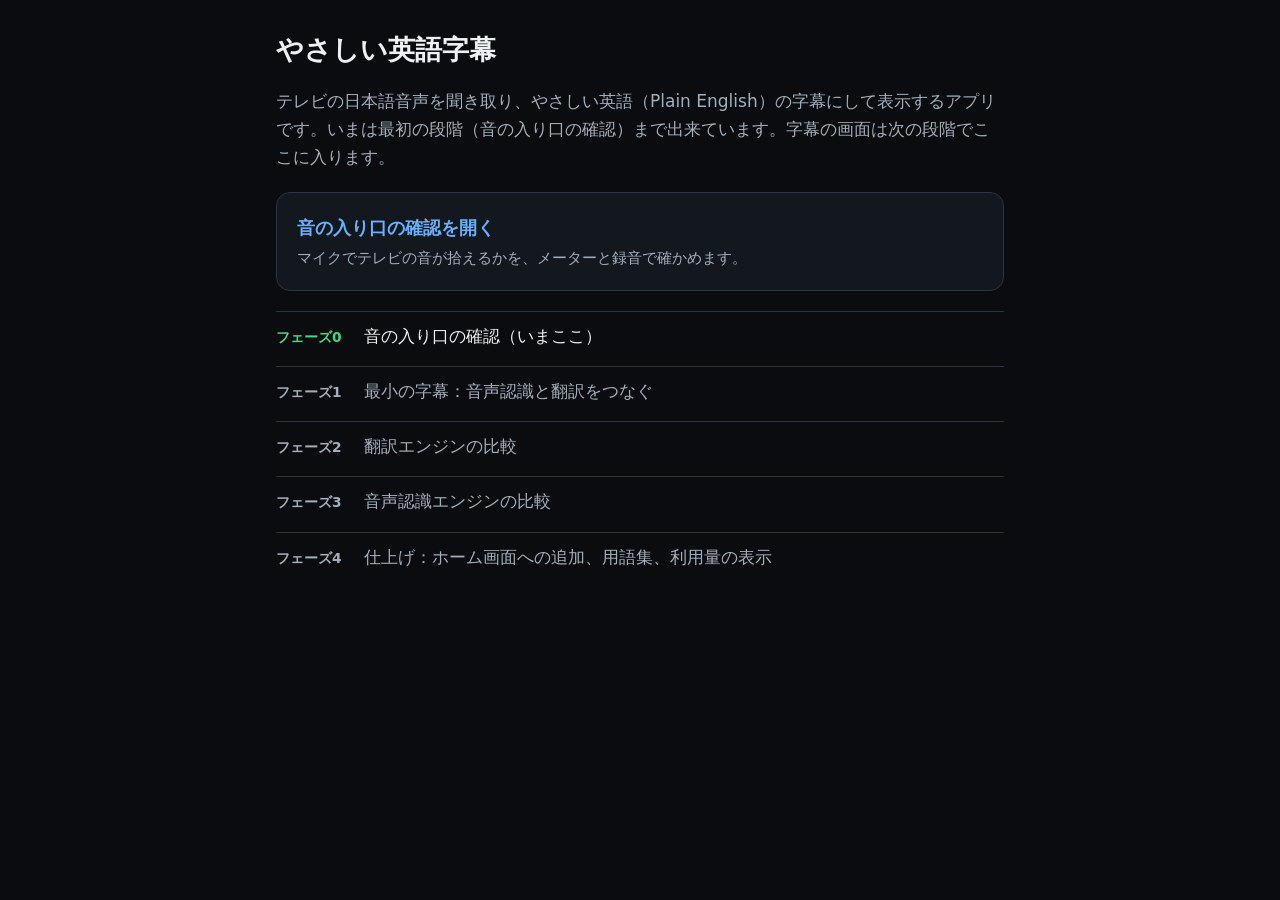
==== index.html @ 7e1a09d6 "フェーズ0：音の入り口の確認ページを追加 入力の選択、レベルメーター（音割れの警告つき）、10秒録音と再生、 端末内に保存する比較用の録音、有線（USB）入力の確認を備えた 確認ページと、今後のフェー" ====
<!doctype html>
<html lang="ja">
<head>
  <meta charset="utf-8">
  <meta name="viewport" content="width=device-width, initial-scale=1">
  <meta name="theme-color" content="#0a0c0f">
  <meta name="robots" content="noindex">
  <title>やさしい英語字幕</title>
  <link rel="icon" href="data:,">
  <link rel="stylesheet" href="css/style.css">
</head>
<body>
  <main class="home">
    <h1>やさしい英語字幕</h1>
    <p class="lead">テレビの日本語音声を聞き取り、やさしい英語（Plain English）の字幕にして表示するアプリです。いまは最初の段階（音の入り口の確認）まで出来ています。字幕の画面は次の段階でここに入ります。</p>

    <a class="tile" href="check.html">
      <b>音の入り口の確認を開く</b>
      <span>マイクでテレビの音が拾えるかを、メーターと録音で確かめます。</span>
    </a>

    <ol class="phases">
      <li data-done><span class="tag">フェーズ0</span><span>音の入り口の確認（いまここ）</span></li>
      <li><span class="tag">フェーズ1</span><span>最小の字幕：音声認識と翻訳をつなぐ</span></li>
      <li><span class="tag">フェーズ2</span><span>翻訳エンジンの比較</span></li>
      <li><span class="tag">フェーズ3</span><span>音声認識エンジンの比較</span></li>
      <li><span class="tag">フェーズ4</span><span>仕上げ：ホーム画面への追加、用語集、利用量の表示</span></li>
    </ol>
  </main>
</body>
</html>
---- css/style.css ----
/* やさしい英語字幕：共通の見た目。黒い背景で、タブレットの指で押しやすい大きさにしている。 */

:root {
  --bg: #0a0c0f;
  --panel: #13181e;
  --panel-2: #1b222b;
  --line: #2b343f;
  --text: #edf1f5;
  --muted: #a3afbc;
  --accent: #6ab0ff;
  --accent-ink: #04182e;
  --ok: #3ddc84;
  --warn: #ffd166;
  --bad: #ff6b6b;
  --bad-ink: #2b0707;
  --radius: 14px;
  --tap: 52px; /* 指で押す部品の最小の高さ */
}

*,
*::before,
*::after {
  box-sizing: border-box;
}

[hidden] {
  display: none !important;
}

html {
  color-scheme: dark;
  -webkit-text-size-adjust: 100%;
}

body {
  margin: 0;
  background: var(--bg);
  color: var(--text);
  font-family: system-ui, -apple-system, "Segoe UI", "Noto Sans JP", "Hiragino Sans", "Yu Gothic UI", Meiryo, sans-serif;
  font-size: 17px;
  line-height: 1.65;
}

h1,
h2,
h3,
p,
ul,
ol {
  margin: 0;
}

a {
  color: var(--accent);
}

.sr-only {
  position: absolute;
  width: 1px;
  height: 1px;
  overflow: hidden;
  clip-path: inset(50%);
  white-space: nowrap;
}

/* ---- いちばん上の見出し ---- */

.top {
  display: flex;
  align-items: center;
  gap: 14px;
  max-width: 1200px;
  margin: 0 auto;
  padding: 12px 16px;
}

.top h1 {
  flex: 1;
  font-size: 1.25rem;
  font-weight: 700;
  line-height: 1.3;
}

.top-back {
  display: inline-flex;
  align-items: center;
  min-height: 40px;
  padding: 0 12px;
  border: 1px solid var(--line);
  border-radius: 10px;
  color: var(--muted);
  font-size: 0.9rem;
  text-decoration: none;
}

.pill {
  flex: none;
  padding: 4px 12px;
  border: 1px solid var(--line);
  border-radius: 999px;
  color: var(--muted);
  font-size: 0.86rem;
  font-weight: 600;
  white-space: nowrap;
}

.pill[data-state="live"] {
  border-color: transparent;
  background: var(--ok);
  color: #052814;
}

.pill[data-state="replay"] {
  border-color: transparent;
  background: var(--accent);
  color: var(--accent-ink);
}

.pill[data-state="starting"] {
  color: var(--text);
}

/* ---- 上に貼り付く帯（開始ボタンとレベルメーター） ---- */

.meterbar {
  position: sticky;
  top: 0;
  z-index: 10;
  border-block: 1px solid var(--line);
  background: rgba(10, 12, 15, 0.94);
  backdrop-filter: blur(8px);
}

.meterbar-in {
  display: grid;
  grid-template-columns: auto minmax(0, 1fr);
  gap: 18px;
  align-items: center;
  max-width: 1200px;
  margin: 0 auto;
  padding: 12px 16px;
}

.meter {
  position: relative;
  height: 30px;
  overflow: hidden;
  border-radius: 8px;
  /* 左から：緑（〜-12dB）、黄（〜-3dB）、赤（〜0dB） */
  background: linear-gradient(90deg, var(--ok) 0 80%, var(--warn) 80% 95%, var(--bad) 95% 100%);
}

.meter-cover {
  position: absolute;
  inset: 0;
  background: #222932;
}

.meter-peak {
  position: absolute;
  top: 0;
  bottom: 0;
  left: 0;
  width: 3px;
  margin-left: -2px;
  background: #fff;
  opacity: 0;
}

.meter-scale {
  position: relative;
  height: 24px;
  color: var(--muted);
  font-size: 0.72rem;
  font-variant-numeric: tabular-nums;
  line-height: 1;
}

.meter-scale span {
  position: absolute;
  top: 0;
  transform: translateX(-50%);
  white-space: nowrap;
}

.meter-scale span::before {
  content: "";
  display: block;
  width: 1px;
  height: 6px;
  margin: 0 auto 3px;
  background: var(--muted);
}

.meter-scale span:first-child {
  transform: none;
}

.meter-scale span:first-child::before {
  margin-left: 0;
}

.meter-scale span:last-child {
  transform: translateX(-100%);
}

.meter-scale span:last-child::before {
  margin-right: 0;
}

.meter-text {
  display: flex;
  flex-wrap: wrap;
  align-items: center;
  gap: 4px 12px;
  min-height: 1.65em;
  font-size: 0.92rem;
}

.meter-read {
  font-variant-numeric: tabular-nums;
  font-weight: 600;
}

.advice {
  color: var(--muted);
}

.advice[data-state="good"] {
  color: var(--ok);
}

.advice[data-state="low"],
.advice[data-state="hot"],
.advice[data-state="silent"] {
  color: var(--warn);
}

.advice[data-state="clip"] {
  color: var(--bad);
}

.badge {
  padding: 1px 10px;
  border-radius: 999px;
  font-size: 0.8rem;
  font-weight: 700;
}

.badge-bad {
  background: var(--bad);
  color: var(--bad-ink);
}

/* ---- お知らせ（エラーなど） ---- */

.alert-wrap {
  max-width: 1200px;
  margin: 0 auto;
  padding: 0 16px;
}

.alert {
  margin-top: 16px;
  padding: 12px 16px;
  border: 1px solid var(--bad);
  border-radius: var(--radius);
  background: rgba(255, 107, 107, 0.12);
}

/* ---- カードの並び ---- */

.cols {
  display: grid;
  grid-template-columns: minmax(0, 1fr) minmax(0, 1fr);
  gap: 16px;
  align-items: start;
  max-width: 1200px;
  margin: 0 auto;
  padding: 16px 16px 48px;
}

.col {
  display: grid;
  gap: 16px;
  min-width: 0;
}

.card {
  display: grid;
  gap: 14px;
  min-width: 0;
  padding: 20px;
  border: 1px solid var(--line);
  border-radius: var(--radius);
  background: var(--panel);
}

.card h2 {
  display: flex;
  align-items: center;
  gap: 10px;
  font-size: 1.12rem;
  line-height: 1.35;
}

.card h3 {
  margin-top: 6px;
  font-size: 1rem;
}

.num {
  display: inline-grid;
  flex: none;
  place-items: center;
  width: 28px;
  height: 28px;
  border-radius: 50%;
  background: var(--panel-2);
  border: 1px solid var(--line);
  color: var(--muted);
  font-size: 0.9rem;
  font-variant-numeric: tabular-nums;
}

.hint {
  color: var(--muted);
  font-size: 0.88rem;
  line-height: 1.55;
}

.hint:empty {
  display: none;
}

.empty {
  padding: 14px;
  border: 1px dashed var(--line);
  border-radius: 12px;
  color: var(--muted);
  text-align: center;
}

/* ---- 入力部品 ---- */

.plain {
  display: grid;
  gap: 18px;
  min-width: 0;
  margin: 0;
  padding: 0;
  border: 0;
}

.plain:disabled {
  opacity: 0.55;
}

.field {
  display: grid;
  gap: 8px;
  min-width: 0;
}

.label {
  color: var(--muted);
  font-size: 0.86rem;
  font-weight: 600;
}

.row {
  display: flex;
  align-items: center;
  gap: 12px;
  min-width: 0;
}

.row.wrap {
  flex-wrap: wrap;
}

.grow {
  flex: 1 1 200px;
  min-width: 0;
}

.stack {
  display: grid;
  gap: 6px;
  min-width: 0;
}

.btn {
  display: inline-flex;
  align-items: center;
  justify-content: center;
  flex: none;
  min-height: var(--tap);
  padding: 0 20px;
  border: 1px solid var(--line);
  border-radius: 12px;
  background: var(--panel-2);
  color: var(--text);
  font: inherit;
  font-weight: 600;
  line-height: 1.3;
  cursor: pointer;
  touch-action: manipulation;
}

.btn:hover {
  border-color: var(--muted);
}

.btn:active {
  transform: translateY(1px);
}

.btn:disabled {
  opacity: 0.45;
  cursor: default;
  transform: none;
}

.btn-primary {
  border-color: transparent;
  background: var(--accent);
  color: var(--accent-ink);
}

.btn-stop,
.btn-danger {
  border-color: transparent;
  background: var(--bad);
  color: var(--bad-ink);
}

.btn-big {
  min-width: 168px;
  min-height: 64px;
  font-size: 1.12rem;
}

.btn-small {
  min-height: 44px;
  padding: 0 14px;
  font-size: 0.92rem;
}

.btn-quiet {
  background: transparent;
  color: var(--muted);
}

.btn-quiet.btn-danger {
  background: var(--bad);
  color: var(--bad-ink);
}

.select,
.input {
  width: 100%;
  min-height: var(--tap);
  padding: 0 14px;
  border: 1px solid var(--line);
  border-radius: 12px;
  background: var(--panel-2);
  color: var(--text);
  font: inherit;
}

.input::placeholder {
  color: #7d8996;
}

:is(.btn, .select, .input, .top-back, summary):focus-visible {
  outline: 3px solid var(--accent);
  outline-offset: 2px;
}

/* 2つから1つを選ぶ切り替え */
.seg {
  display: grid;
  grid-template-columns: 1fr 1fr;
  gap: 4px;
  padding: 4px;
  border: 1px solid var(--line);
  border-radius: 12px;
  background: var(--panel-2);
}

.seg label {
  position: relative;
}

.seg input {
  position: absolute;
  inset: 0;
  margin: 0;
  opacity: 0;
  cursor: pointer;
}

.seg span {
  display: flex;
  align-items: center;
  justify-content: center;
  min-height: 46px;
  border-radius: 9px;
  color: var(--muted);
  font-weight: 600;
}

.seg input:checked + span {
  background: var(--accent);
  color: var(--accent-ink);
}

.seg input:focus-visible + span {
  outline: 3px solid var(--accent);
  outline-offset: 2px;
}

/* オン・オフのスイッチ */
.switch {
  position: relative;
  display: grid;
  grid-template-columns: auto minmax(0, 1fr);
  gap: 14px;
  align-items: start;
  padding: 12px 0;
  border-top: 1px solid var(--line);
  cursor: pointer;
}

.switch input {
  position: absolute;
  width: 1px;
  height: 1px;
  opacity: 0;
}

.switch-ui {
  position: relative;
  width: 52px;
  height: 30px;
  margin-top: 2px;
  border-radius: 999px;
  background: #3a444f;
  transition: background 0.15s;
}

.switch-ui::after {
  content: "";
  position: absolute;
  top: 3px;
  left: 3px;
  width: 24px;
  height: 24px;
  border-radius: 50%;
  background: #fff;
  transition: transform 0.15s;
}

.switch input:checked + .switch-ui {
  background: var(--accent);
}

.switch input:checked + .switch-ui::after {
  transform: translateX(22px);
}

.switch input:focus-visible + .switch-ui {
  outline: 3px solid var(--accent);
  outline-offset: 3px;
}

.switch-text b {
  display: block;
  font-weight: 600;
}

.switch-text small {
  display: block;
  color: var(--muted);
  font-size: 0.86rem;
  line-height: 1.5;
}

.check {
  display: flex;
  align-items: center;
  gap: 10px;
  min-height: 44px;
  cursor: pointer;
}

.check input {
  width: 22px;
  height: 22px;
  accent-color: var(--accent);
}

progress {
  width: 100%;
  height: 10px;
  accent-color: var(--accent);
}

audio {
  width: 100%;
}

.timer {
  font-size: 1.2rem;
  font-variant-numeric: tabular-nums;
  font-weight: 700;
}

/* ---- 実際に使われている入力 ---- */

.actual {
  display: grid;
  gap: 8px;
  padding: 14px 16px;
  border: 1px solid var(--line);
  border-radius: 12px;
  background: var(--panel-2);
}

.actual dl {
  display: grid;
  grid-template-columns: auto minmax(0, 1fr);
  gap: 4px 14px;
  margin: 0;
  font-size: 0.92rem;
}

.actual dt {
  color: var(--muted);
}

.actual dd {
  margin: 0;
  overflow-wrap: anywhere;
}

.actual .warn {
  color: var(--warn);
  font-size: 0.92rem;
}

/* ---- 保存した録音 ---- */

.rec-list {
  display: grid;
  gap: 10px;
  margin: 0;
  padding: 0;
  list-style: none;
}

.rec {
  display: grid;
  gap: 8px;
  padding: 14px;
  border: 1px solid var(--line);
  border-radius: 12px;
  background: var(--panel-2);
}

.rec-name {
  overflow-wrap: anywhere;
  font-weight: 600;
}

.rec-meta {
  color: var(--muted);
  font-size: 0.86rem;
  line-height: 1.5;
  overflow-wrap: anywhere;
}

.rec-actions {
  display: flex;
  flex-wrap: wrap;
  gap: 8px;
}

.rec .btn {
  background: var(--panel);
}

.rec .btn-danger {
  background: var(--bad);
}

/* ---- 有線の確認 ---- */

details > summary {
  border-radius: 8px;
  cursor: pointer;
  list-style: none;
}

details > summary::-webkit-details-marker {
  display: none;
}

details > summary h2::after {
  content: "開く";
  margin-left: auto;
  padding: 2px 12px;
  border: 1px solid var(--line);
  border-radius: 999px;
  color: var(--muted);
  font-size: 0.8rem;
  font-weight: 600;
}

details[open] > summary h2::after {
  content: "閉じる";
}

details[open] > summary {
  margin-bottom: 14px;
}

details > :not(summary) + :not(summary) {
  margin-top: 14px;
}

.steps,
.goals {
  display: grid;
  gap: 8px;
  padding-left: 1.5em;
}

.measure {
  display: grid;
  gap: 12px;
  padding: 14px;
  border: 1px solid var(--line);
  border-radius: 12px;
  background: var(--panel-2);
}

.verdict {
  padding: 10px 14px;
  border-radius: 10px;
  font-weight: 600;
}

.verdict[data-kind="ok"] {
  background: rgba(61, 220, 132, 0.14);
  color: var(--ok);
}

.verdict[data-kind="warn"] {
  background: rgba(255, 209, 102, 0.14);
  color: var(--warn);
}

.verdict[data-kind="bad"] {
  background: rgba(255, 107, 107, 0.14);
  color: var(--bad);
}

/* ---- ホーム ---- */

.home {
  display: grid;
  gap: 20px;
  max-width: 760px;
  margin: 0 auto;
  padding: 32px 16px 48px;
}

.home h1 {
  font-size: 1.7rem;
  line-height: 1.3;
}

.lead {
  color: var(--muted);
}

.tile {
  display: grid;
  gap: 4px;
  padding: 20px;
  border: 1px solid var(--line);
  border-radius: var(--radius);
  background: var(--panel);
  color: var(--text);
  text-decoration: none;
}

.tile:hover,
.tile:focus-visible {
  border-color: var(--accent);
  outline: none;
}

.tile b {
  color: var(--accent);
  font-size: 1.12rem;
}

.tile span {
  color: var(--muted);
  font-size: 0.92rem;
}

.phases {
  display: grid;
  gap: 6px;
  margin: 0;
  padding: 0;
  list-style: none;
}

.phases li {
  display: flex;
  gap: 12px;
  align-items: baseline;
  padding: 10px 0;
  border-top: 1px solid var(--line);
  color: var(--muted);
}

.phases li[data-done] {
  color: var(--text);
}

.phases .tag {
  flex: none;
  width: 5.5em;
  font-size: 0.86rem;
  font-weight: 600;
}

.phases li[data-done] .tag {
  color: var(--ok);
}

/* ---- 幅の狭い画面（スマホや縦向き） ---- */

@media (max-width: 860px) {
  .cols {
    grid-template-columns: minmax(0, 1fr);
  }
}

@media (max-width: 600px) {
  body {
    font-size: 16px;
  }

  .meterbar-in {
    grid-template-columns: minmax(0, 1fr);
    gap: 10px;
  }

  .btn-big {
    min-height: 56px;
  }

  .card {
    padding: 16px;
  }

  .wide-only {
    display: none;
  }
}

@media (prefers-reduced-motion: reduce) {
  .switch-ui,
  .switch-ui::after {
    transition: none;
  }
}
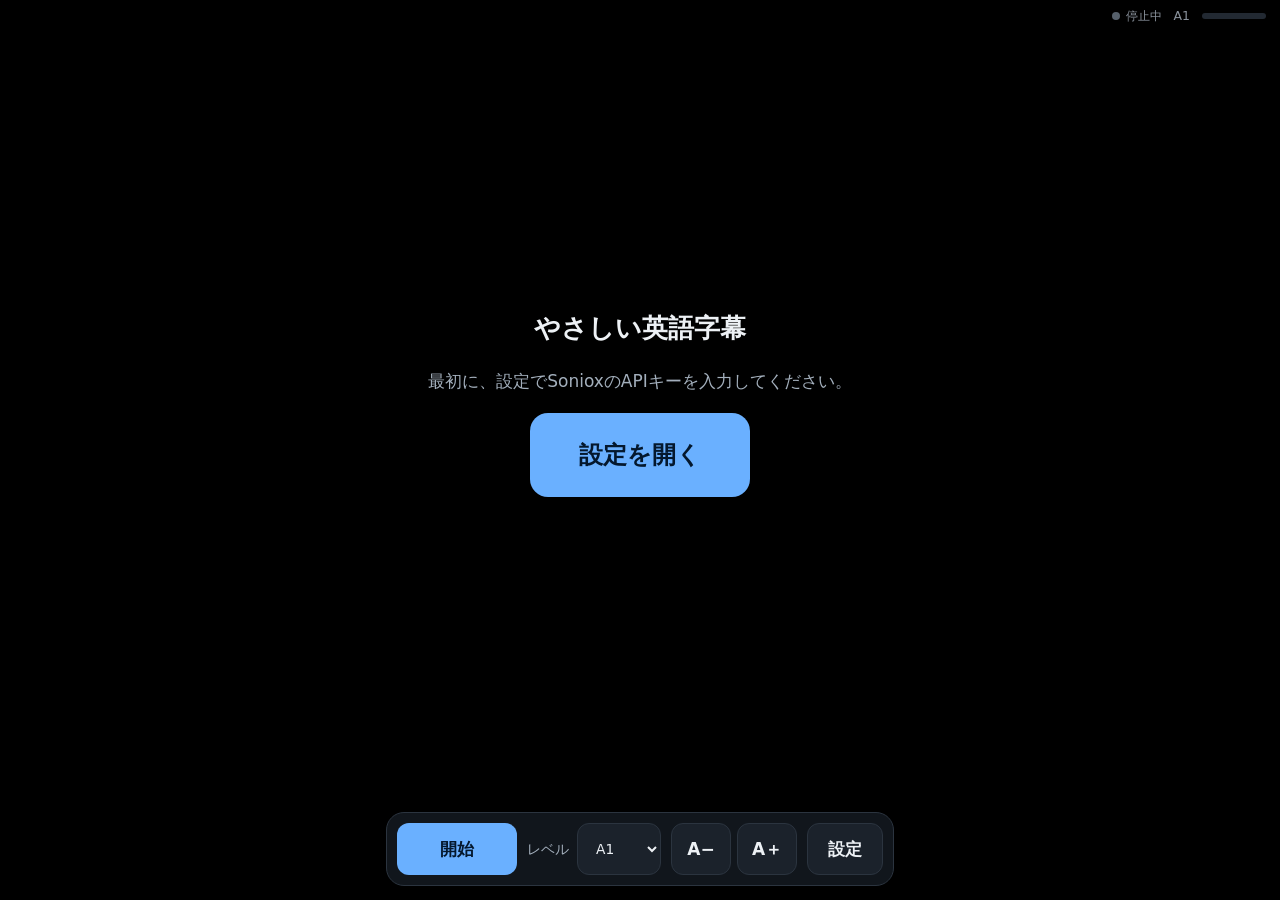
==== commit d2e46ded: "フェーズ1：音声認識と翻訳をつないだ字幕画面を追加 - 字幕画面（index.html）：Sonioxの速報訳を灰色で出し、Claudeの確定訳に置き換える - 英語のレベル（CEFR A1〜C1、初" ====
--- a/index.html
+++ b/index.html
@@ -2,30 +2,135 @@
 <html lang="ja">
 <head>
   <meta charset="utf-8">
-  <meta name="viewport" content="width=device-width, initial-scale=1">
-  <meta name="theme-color" content="#0a0c0f">
+  <meta name="viewport" content="width=device-width, initial-scale=1, viewport-fit=cover">
+  <meta name="theme-color" content="#000000">
   <meta name="robots" content="noindex">
   <title>やさしい英語字幕</title>
   <link rel="icon" href="data:,">
   <link rel="stylesheet" href="css/style.css">
+  <link rel="stylesheet" href="css/app.css">
 </head>
-<body>
-  <main class="home">
-    <h1>やさしい英語字幕</h1>
-    <p class="lead">テレビの日本語音声を聞き取り、やさしい英語（Plain English）の字幕にして表示するアプリです。いまは最初の段階（音の入り口の確認）まで出来ています。字幕の画面は次の段階でここに入ります。</p>
+<body class="app">
+  <!-- 字幕を出す画面 -->
+  <main id="stage" class="stage">
+    <!-- 右上の小さな表示：状態、遅れの目安、英語のレベル、入力の大きさ -->
+    <div class="status" aria-live="polite">
+      <span id="stState" class="st-state" data-state="idle"><i class="dot" aria-hidden="true"></i><span id="stStateText">停止中</span></span>
+      <span id="stDelay" class="st-item" hidden></span>
+      <span id="stLevel" class="st-item"></span>
+      <span class="mini-meter" role="img" aria-label="入力の大きさ"><span id="miniFill"></span></span>
+    </div>
 
-    <a class="tile" href="check.html">
-      <b>音の入り口の確認を開く</b>
-      <span>マイクでテレビの音が拾えるかを、メーターと録音で確かめます。</span>
-    </a>
+    <!-- お知らせ（エラーなど） -->
+    <div id="notice" class="notice" role="alert" hidden></div>
 
-    <ol class="phases">
-      <li data-done><span class="tag">フェーズ0</span><span>音の入り口の確認（いまここ）</span></li>
-      <li><span class="tag">フェーズ1</span><span>最小の字幕：音声認識と翻訳をつなぐ</span></li>
-      <li><span class="tag">フェーズ2</span><span>翻訳エンジンの比較</span></li>
-      <li><span class="tag">フェーズ3</span><span>音声認識エンジンの比較</span></li>
-      <li><span class="tag">フェーズ4</span><span>仕上げ：ホーム画面への追加、用語集、利用量の表示</span></li>
-    </ol>
+    <!-- 止まっているときの案内 -->
+    <section id="welcome" class="welcome">
+      <h1>やさしい英語字幕</h1>
+      <p id="welcomeText" class="welcome-text"></p>
+      <button id="btnStartBig" class="btn btn-primary btn-start" type="button">開始</button>
+    </section>
+
+    <!-- 字幕。新しいものが下に入り、古いものは上へ流れて薄くなる -->
+    <div id="subs" class="subs"></div>
+
+    <!-- 下の細いバー。画面を押すと出て、数秒で消える -->
+    <div id="bar" class="bar">
+      <button id="btnToggle" class="btn btn-primary bar-main" type="button">開始</button>
+      <label class="bar-field">
+        <span>レベル</span>
+        <select id="quickLevel" class="select"></select>
+      </label>
+      <div class="bar-size" role="group" aria-label="文字の大きさ">
+        <button id="btnSmaller" class="btn" type="button" aria-label="文字を小さく">A−</button>
+        <button id="btnLarger" class="btn" type="button" aria-label="文字を大きく">A＋</button>
+      </div>
+      <button id="btnPanel" class="btn" type="button" aria-expanded="false" aria-controls="panel">設定</button>
+    </div>
   </main>
+
+  <!-- 右から出る設定の引き出し。開いている間も字幕は続く -->
+  <aside id="panel" class="panel" aria-label="設定" inert>
+    <header class="panel-head">
+      <h2>設定</h2>
+      <button id="btnPanelClose" class="btn btn-small" type="button">閉じる</button>
+    </header>
+
+    <div class="panel-body">
+      <section class="panel-sec">
+        <h3>APIキー</h3>
+        <p class="hint">各サービスを使うための合言葉です。このタブレットの中だけに保存され、外には公開されません。変更は、次に「開始」を押したときから反映されます。</p>
+        <label class="stack">
+          <span class="label">Soniox（音声認識と速報訳）</span>
+          <input id="keySoniox" class="input" type="password" autocomplete="off" spellcheck="false" placeholder="Sonioxのキーを貼り付け">
+        </label>
+        <label class="stack">
+          <span class="label">Claude（確定訳）</span>
+          <input id="keyAnthropic" class="input" type="password" autocomplete="off" spellcheck="false" placeholder="sk-ant- で始まるキーを貼り付け">
+        </label>
+        <label class="check"><input type="checkbox" id="chkShowKeys"> キーの文字を表示する</label>
+      </section>
+
+      <section class="panel-sec">
+        <h3>翻訳</h3>
+        <label class="stack">
+          <span class="label">英語のレベル</span>
+          <select id="level" class="select"></select>
+        </label>
+        <label class="stack">
+          <span class="label">訳し方</span>
+          <select id="style" class="select"></select>
+        </label>
+        <label class="stack">
+          <span class="label">翻訳モデル</span>
+          <select id="model" class="select"></select>
+        </label>
+        <label class="stack">
+          <span class="label">品質モード</span>
+          <select id="quality" class="select"></select>
+        </label>
+        <p class="hint">翻訳の設定は、次の文から反映されます。</p>
+      </section>
+
+      <section class="panel-sec">
+        <h3>表示</h3>
+        <label class="stack">
+          <span class="label">文字の大きさ <output id="fontSizeOut"></output></span>
+          <input id="fontSize" type="range" min="2.4" max="10" step="0.2">
+        </label>
+        <label class="stack">
+          <span class="label">同時に表示する字幕の数</span>
+          <select id="rows" class="select">
+            <option value="2">2</option>
+            <option value="3">3</option>
+            <option value="4">4</option>
+            <option value="5">5</option>
+          </select>
+        </label>
+        <label class="switch">
+          <input type="checkbox" id="chkSource">
+          <span class="switch-ui" aria-hidden="true"></span>
+          <span class="switch-text"><b>日本語の原文を表示</b><small>英語の字幕の下に、聞き取った日本語を小さく出します。</small></span>
+        </label>
+        <label class="switch">
+          <input type="checkbox" id="chkGloss">
+          <span class="switch-ui" aria-hidden="true"></span>
+          <span class="switch-text"><b>単語に日本語の意味を付ける</b><small>選んだレベルちょうどの単語の上に、日本語を小さく出します。それより易しい単語には付きません。次の文から反映されます。</small></span>
+        </label>
+      </section>
+
+      <section class="panel-sec">
+        <h3>音の入力</h3>
+        <label class="stack">
+          <span class="label">字幕にする音</span>
+          <select id="source" class="select"></select>
+        </label>
+        <p class="hint">マイクの種類（内蔵マイク／有線）や音の加工は、確認ページで変えられます。入力元の変更は、次に「開始」を押したときから反映されます。</p>
+        <a class="btn" href="check.html">音の入り口の確認ページを開く</a>
+      </section>
+    </div>
+  </aside>
+
+  <script type="module" src="js/app.js"></script>
 </body>
 </html>
--- a/css/app.css
+++ b/css/app.css
@@ -0,0 +1,373 @@
+/* 字幕画面の見た目。共通の部品（ボタン、入力欄、スイッチ）は style.css のものを使う。 */
+
+.app {
+  --panel-w: min(400px, 92vw); /* 設定の引き出しの幅 */
+  --stage-bg: #000;
+  --sub-color: #e2e2e2; /* 確定した字幕：真っ白より少しグレー（暗い部屋でまぶしくないように） */
+  --sub-dim: #8d959f; /* 速報の字幕 */
+  --sub-ja: #8a929c; /* 日本語の原文 */
+  --sub-gloss: #c3ccd6; /* 単語の上の日本語 */
+  overflow: hidden;
+  background: var(--stage-bg);
+}
+
+/* ---- 字幕を出す面 ---- */
+
+.stage {
+  --sub-size: 4.6vh;
+  position: fixed;
+  inset: 0;
+  display: flex;
+  flex-direction: column;
+  background: var(--stage-bg);
+  transition: right 0.2s ease;
+}
+
+/* 引き出しを開いている間は、字幕の面を左に寄せる（字幕が隠れないように） */
+body.panel-open .stage {
+  right: var(--panel-w);
+}
+
+.status {
+  position: absolute;
+  top: max(10px, env(safe-area-inset-top));
+  right: 14px;
+  z-index: 3;
+  display: flex;
+  align-items: center;
+  gap: 12px;
+  color: var(--sub-ja);
+  font-size: 0.78rem;
+  font-variant-numeric: tabular-nums;
+  line-height: 1;
+  pointer-events: none;
+}
+
+.st-state {
+  display: inline-flex;
+  align-items: center;
+  gap: 6px;
+}
+
+.dot {
+  width: 8px;
+  height: 8px;
+  border-radius: 50%;
+  background: #56606b;
+}
+
+.st-state[data-state="open"] .dot {
+  background: var(--ok);
+}
+
+.st-state[data-state="connecting"] .dot,
+.st-state[data-state="reconnecting"] .dot {
+  background: var(--warn);
+}
+
+.mini-meter {
+  width: 64px;
+  height: 6px;
+  overflow: hidden;
+  border-radius: 3px;
+  background: #222932;
+}
+
+#miniFill {
+  display: block;
+  width: 0;
+  height: 100%;
+  background: var(--ok);
+}
+
+#miniFill[data-clip="on"] {
+  background: var(--bad);
+}
+
+.notice {
+  position: absolute;
+  top: 44px;
+  left: 50%;
+  z-index: 4;
+  width: max-content;
+  max-width: min(92%, 760px);
+  padding: 10px 16px;
+  transform: translateX(-50%);
+  border: 1px solid var(--bad);
+  border-radius: 12px;
+  background: rgba(40, 14, 14, 0.94);
+  color: var(--text);
+  font-size: 0.95rem;
+}
+
+/* ---- 止まっているときの案内 ---- */
+
+.welcome {
+  position: absolute;
+  inset: 0;
+  z-index: 1;
+  display: grid;
+  align-content: center;
+  justify-items: center;
+  gap: 18px;
+  padding: 24px 24px 120px;
+  text-align: center;
+}
+
+.welcome h1 {
+  font-size: 1.6rem;
+}
+
+.welcome-text {
+  max-width: 34em;
+  color: var(--muted);
+}
+
+.btn-start {
+  min-width: 220px;
+  min-height: 84px;
+  border-radius: 18px;
+  font-size: 1.5rem;
+}
+
+/* ---- 字幕 ---- */
+
+.subs {
+  flex: 1;
+  display: flex;
+  flex-direction: column;
+  justify-content: flex-end; /* 新しい字幕が下に入り、古いものは上へ押し出される */
+  align-items: center;
+  gap: calc(var(--sub-size) * 0.6);
+  min-height: 0;
+  overflow: hidden;
+  padding: 48px 4vw 104px;
+  font-size: var(--sub-size);
+}
+
+.sub {
+  width: min(100%, 44ch); /* 1行およそ42字まで */
+  animation: sub-in 0.18s ease-out;
+}
+
+.sub-en {
+  color: var(--sub-color);
+  font-weight: 600;
+  line-height: 1.32;
+  overflow-wrap: break-word; /* 単語の途中では改行しない（収まらない長い語だけ例外） */
+  text-wrap: balance;
+}
+
+.sub-ja {
+  margin-top: 0.3em;
+  color: var(--sub-ja);
+  font-size: 0.46em;
+  line-height: 1.45;
+}
+
+.sub-en:empty,
+.sub-ja:empty {
+  display: none;
+}
+
+.subs[data-source="off"] .sub-ja {
+  display: none;
+}
+
+/* 速報（灰色）と、古くなった字幕（薄く） */
+.sub[data-kind="draft"] .sub-en {
+  color: var(--sub-dim);
+  font-weight: 500;
+}
+
+.sub[data-age="2"] {
+  opacity: 0.68;
+}
+
+.sub[data-age="3"] {
+  opacity: 0.48;
+}
+
+.sub[data-age="4"] {
+  opacity: 0.34;
+}
+
+/* 単語の上の日本語（ふりがなと同じ仕組み） */
+.subs[data-gloss="on"] .sub-en {
+  line-height: 1.85;
+}
+
+.sub-en ruby {
+  ruby-align: center; /* 日本語を単語の中央に寄せる（字間を広げない） */
+}
+
+.sub-en rt {
+  color: var(--sub-gloss);
+  font-size: 0.42em;
+  font-weight: 500;
+  letter-spacing: 0;
+  line-height: 1.2;
+  user-select: none;
+}
+
+@keyframes sub-in {
+  from {
+    opacity: 0;
+    transform: translateY(0.35em);
+  }
+}
+
+/* ---- 下の細いバー ---- */
+
+.bar {
+  position: absolute;
+  bottom: max(14px, env(safe-area-inset-bottom));
+  left: 50%;
+  z-index: 5;
+  display: flex;
+  align-items: center;
+  gap: 10px;
+  max-width: calc(100% - 24px);
+  padding: 10px;
+  transform: translateX(-50%);
+  border: 1px solid var(--line);
+  border-radius: 18px;
+  background: rgba(19, 24, 30, 0.94);
+  transition: opacity 0.25s;
+}
+
+body.bar-hidden .bar {
+  opacity: 0;
+  pointer-events: none;
+}
+
+.bar-main {
+  min-width: 120px;
+}
+
+.bar-field {
+  display: flex;
+  align-items: center;
+  gap: 8px;
+  color: var(--muted);
+  font-size: 0.86rem;
+  white-space: nowrap;
+}
+
+.bar-field .select {
+  width: auto;
+  min-width: 84px;
+}
+
+.bar-size {
+  display: flex;
+  gap: 6px;
+}
+
+.bar-size .btn {
+  min-width: 60px;
+  padding: 0 12px;
+}
+
+/* ---- 右から出る設定の引き出し ---- */
+
+.panel {
+  position: fixed;
+  top: 0;
+  right: 0;
+  bottom: 0;
+  z-index: 20;
+  display: flex;
+  flex-direction: column;
+  width: var(--panel-w);
+  transform: translateX(100%);
+  border-left: 1px solid var(--line);
+  background: var(--panel);
+  transition: transform 0.2s ease;
+}
+
+body.panel-open .panel {
+  transform: none;
+}
+
+.panel-head {
+  display: flex;
+  align-items: center;
+  justify-content: space-between;
+  gap: 12px;
+  padding: 14px 18px;
+  border-bottom: 1px solid var(--line);
+}
+
+.panel-head h2 {
+  font-size: 1.1rem;
+}
+
+.panel-body {
+  flex: 1;
+  overflow-y: auto;
+  overscroll-behavior: contain;
+  padding: 4px 18px 32px;
+}
+
+.panel-sec {
+  display: grid;
+  gap: 14px;
+  padding: 18px 0;
+  border-bottom: 1px solid var(--line);
+}
+
+.panel-sec:last-child {
+  border-bottom: 0;
+}
+
+.panel-sec h3 {
+  font-size: 1rem;
+}
+
+.panel-sec .switch:first-of-type {
+  border-top: 0;
+}
+
+.panel-sec a.btn {
+  text-decoration: none;
+}
+
+.panel input[type="range"] {
+  width: 100%;
+  height: 36px;
+  accent-color: var(--accent);
+}
+
+.panel output {
+  color: var(--muted);
+  font-weight: 400;
+}
+
+/* ---- 幅の狭い画面では、引き出しを字幕の上に重ねる ---- */
+
+@media (max-width: 760px) {
+  body.panel-open .stage {
+    right: 0;
+  }
+
+  .bar-field span {
+    display: none;
+  }
+
+  .bar {
+    gap: 6px;
+  }
+}
+
+@media (prefers-reduced-motion: reduce) {
+  .stage,
+  .panel,
+  .bar {
+    transition: none;
+  }
+
+  .sub {
+    animation: none;
+  }
+}
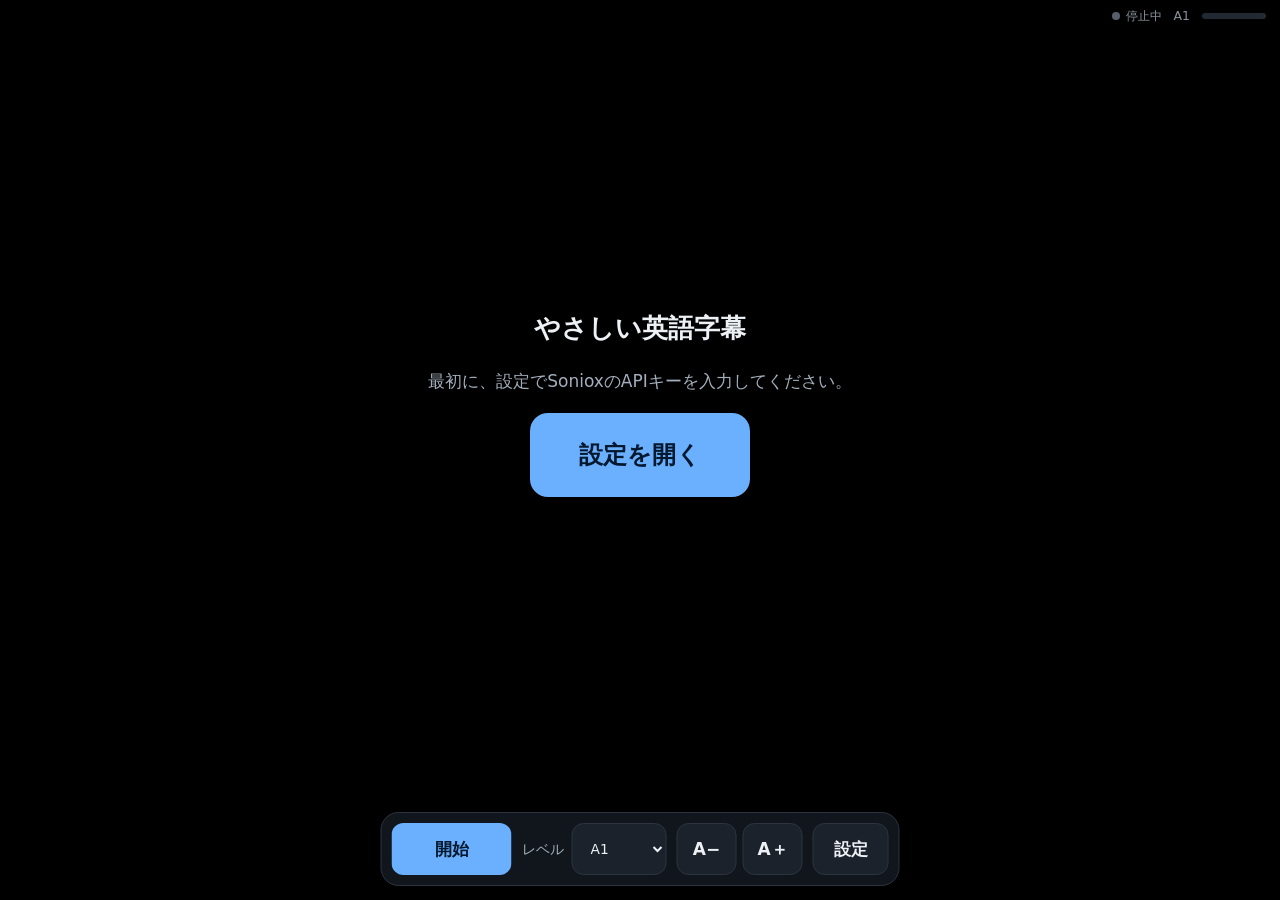
==== commit 0fd6ecf1: "フェーズ1の改善：実機での指摘への対応 - 字幕を画面の左右いっぱいまで使って改行するように変更 - 字幕の位置が変わるとき、飛ばさずになめらかに動かす - 速報訳（灰色の字）を「表示する／小さく表示" ====
--- a/index.html
+++ b/index.html
@@ -112,11 +112,19 @@
           <span class="switch-ui" aria-hidden="true"></span>
           <span class="switch-text"><b>日本語の原文を表示</b><small>英語の字幕の下に、聞き取った日本語を小さく出します。</small></span>
         </label>
-        <label class="switch">
-          <input type="checkbox" id="chkGloss">
-          <span class="switch-ui" aria-hidden="true"></span>
-          <span class="switch-text"><b>単語に日本語の意味を付ける</b><small>選んだレベルちょうどの単語の上に、日本語を小さく出します。それより易しい単語には付きません。次の文から反映されます。</small></span>
+        <label class="stack">
+          <span class="label">速報訳（灰色の字）</span>
+          <select id="draft" class="select">
+            <option value="show">表示する</option>
+            <option value="small">小さく表示する</option>
+            <option value="hide">表示しない</option>
+          </select>
         </label>
+        <label class="stack">
+          <span class="label">単語に日本語の意味を付ける</span>
+          <select id="gloss" class="select"></select>
+        </label>
+        <p class="hint">選んだ範囲の単語の上に、日本語を小さく出します。それより易しい単語には付きません。1つの字幕で3つまでです。次の文から反映されます。</p>
       </section>
 
       <section class="panel-sec">
--- a/css/app.css
+++ b/css/app.css
@@ -137,17 +137,21 @@
   display: flex;
   flex-direction: column;
   justify-content: flex-end; /* 新しい字幕が下に入り、古いものは上へ押し出される */
-  align-items: center;
   gap: calc(var(--sub-size) * 0.6);
   min-height: 0;
-  overflow: hidden;
-  padding: 48px 4vw 104px;
+  overflow: hidden; /* 下から入ってくる字幕は、この枠の下端から現れる */
+  margin-bottom: 104px; /* 下のバーのための空き。バーが隠れている間は狭くする */
+  padding: 48px 3vw 0;
   font-size: var(--sub-size);
+  transition: margin-bottom 0.25s ease;
+}
+
+body.bar-hidden .subs {
+  margin-bottom: 28px;
 }
 
 .sub {
-  width: min(100%, 44ch); /* 1行およそ42字まで */
-  animation: sub-in 0.18s ease-out;
+  width: 100%; /* 画面の左右いっぱいまで使ってから改行する */
 }
 
 .sub-en {
@@ -155,7 +159,6 @@
   font-weight: 600;
   line-height: 1.32;
   overflow-wrap: break-word; /* 単語の途中では改行しない（収まらない長い語だけ例外） */
-  text-wrap: balance;
 }
 
 .sub-ja {
@@ -178,6 +181,21 @@
 .sub[data-kind="draft"] .sub-en {
   color: var(--sub-dim);
   font-weight: 500;
+}
+
+/* 速報訳の出し方（設定で切り替え）：小さく表示／表示しない */
+.subs[data-draft="small"] .sub[data-kind="draft"] .sub-en {
+  font-size: 0.46em;
+  font-weight: 400;
+  line-height: 1.45;
+}
+
+.subs[data-draft="hide"] .sub[data-kind="draft"] .sub-en {
+  display: none;
+}
+
+.subs[data-draft="hide"][data-source="off"] .sub[data-kind="draft"] {
+  display: none;
 }
 
 .sub[data-age="2"] {
@@ -208,13 +226,6 @@
   letter-spacing: 0;
   line-height: 1.2;
   user-select: none;
-}
-
-@keyframes sub-in {
-  from {
-    opacity: 0;
-    transform: translateY(0.35em);
-  }
 }
 
 /* ---- 下の細いバー ---- */
@@ -363,11 +374,8 @@
 @media (prefers-reduced-motion: reduce) {
   .stage,
   .panel,
-  .bar {
+  .bar,
+  .subs {
     transition: none;
   }
-
-  .sub {
-    animation: none;
-  }
-}
+}
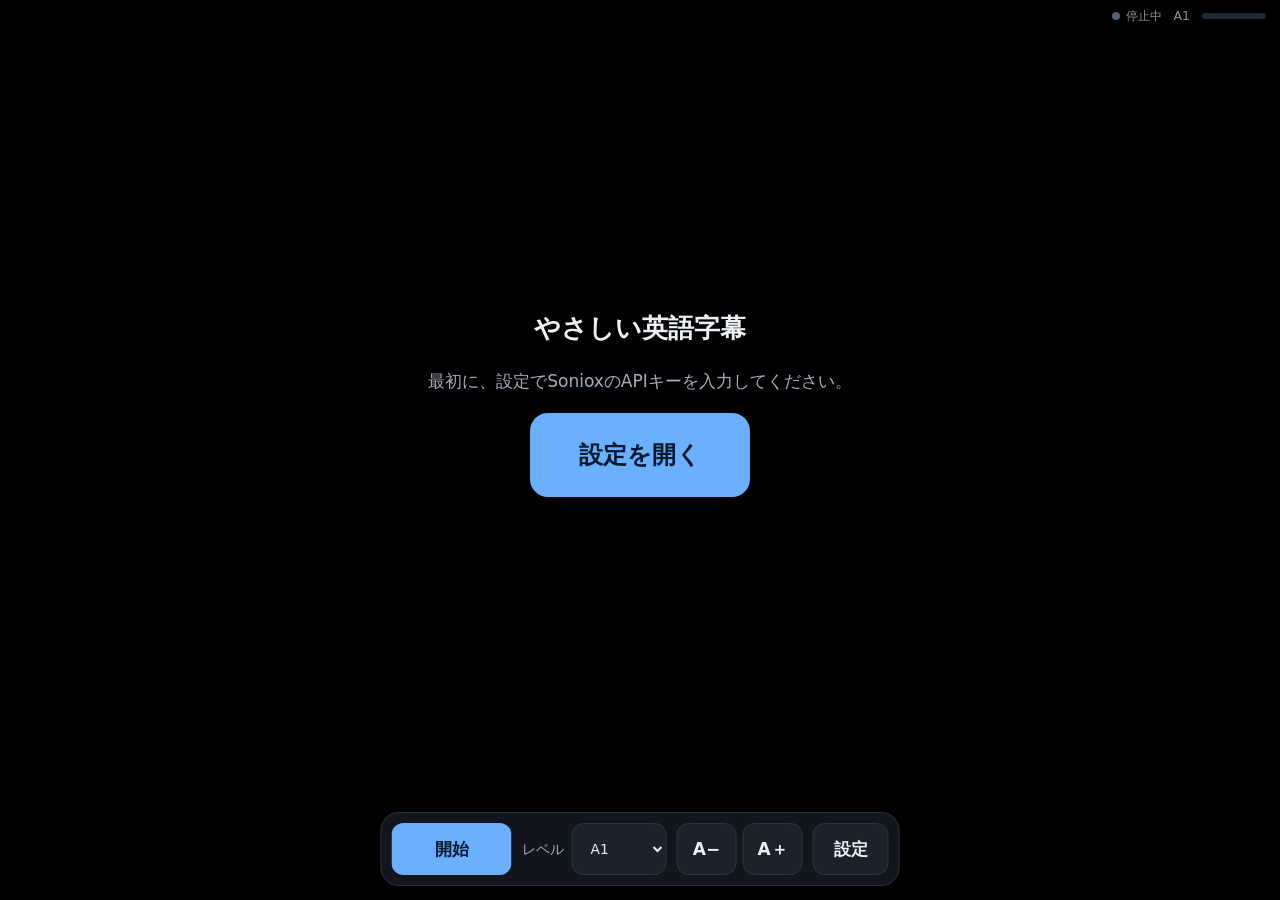
==== commit a2bfc948: "フェーズ1の改善：実機での指摘への対応（2回目） - 不具合修正：日本語の原文を非表示にすると、英文が画面の上から降ってくる問題を直した   （まだ表示するものがない字幕の位置を、画面の上端として計算" ====
--- a/index.html
+++ b/index.html
@@ -99,13 +99,19 @@
           <input id="fontSize" type="range" min="2.4" max="10" step="0.2">
         </label>
         <label class="stack">
-          <span class="label">同時に表示する字幕の数</span>
-          <select id="rows" class="select">
-            <option value="2">2</option>
-            <option value="3">3</option>
-            <option value="4">4</option>
-            <option value="5">5</option>
+          <span class="label">行間</span>
+          <select id="spacing" class="select">
+            <option value="1">狭い</option>
+            <option value="2">やや狭い</option>
+            <option value="3">標準</option>
+            <option value="4">やや広い</option>
+            <option value="5">広い</option>
           </select>
+        </label>
+        <p class="hint">画面に入る字幕の数は、文字の大きさと行間で決まります。古い字幕は上へ流れて消えます。</p>
+        <label class="stack">
+          <span class="label">英語の字体</span>
+          <select id="font" class="select"></select>
         </label>
         <label class="switch">
           <input type="checkbox" id="chkSource">
@@ -124,7 +130,7 @@
           <span class="label">単語に日本語の意味を付ける</span>
           <select id="gloss" class="select"></select>
         </label>
-        <p class="hint">選んだ範囲の単語の上に、日本語を小さく出します。それより易しい単語には付きません。1つの字幕で3つまでです。次の文から反映されます。</p>
+        <p class="hint">選んだ範囲の単語の上に、日本語を小さく出します。それより易しい単語には付きません。1つの字幕で5つまでです。次の文から反映されます。</p>
       </section>
 
       <section class="panel-sec">
--- a/css/app.css
+++ b/css/app.css
@@ -14,7 +14,9 @@
 /* ---- 字幕を出す面 ---- */
 
 .stage {
-  --sub-size: 4.6vh;
+  --sub-size: 4.6vh; /* 文字の大きさ（設定で変わる） */
+  --sub-gap: 0.6; /* 字幕と字幕の間隔（設定の「行間」で変わる） */
+  --sub-line: 1.32; /* 1つの字幕の中の行の高さ（同上） */
   position: fixed;
   inset: 0;
   display: flex;
@@ -137,13 +139,16 @@
   display: flex;
   flex-direction: column;
   justify-content: flex-end; /* 新しい字幕が下に入り、古いものは上へ押し出される */
-  gap: calc(var(--sub-size) * 0.6);
+  gap: calc(var(--sub-size) * var(--sub-gap));
   min-height: 0;
   overflow: hidden; /* 下から入ってくる字幕は、この枠の下端から現れる */
   margin-bottom: 104px; /* 下のバーのための空き。バーが隠れている間は狭くする */
-  padding: 48px 3vw 0;
+  padding: 0 3vw;
   font-size: var(--sub-size);
   transition: margin-bottom 0.25s ease;
+  /* 上へ流れていく古い字幕は、上端でだんだん見えなくなる */
+  -webkit-mask-image: linear-gradient(to bottom, transparent 0, #000 14%);
+  mask-image: linear-gradient(to bottom, transparent 0, #000 14%);
 }
 
 body.bar-hidden .subs {
@@ -156,8 +161,9 @@
 
 .sub-en {
   color: var(--sub-color);
+  font-family: var(--sub-font, inherit); /* 設定の「英語の字体」で変わる */
   font-weight: 600;
-  line-height: 1.32;
+  line-height: var(--sub-line);
   overflow-wrap: break-word; /* 単語の途中では改行しない（収まらない長い語だけ例外） */
 }
 
@@ -180,7 +186,7 @@
 /* 速報（灰色）と、古くなった字幕（薄く） */
 .sub[data-kind="draft"] .sub-en {
   color: var(--sub-dim);
-  font-weight: 500;
+  font-weight: 400;
 }
 
 /* 速報訳の出し方（設定で切り替え）：小さく表示／表示しない */
@@ -194,25 +200,31 @@
   display: none;
 }
 
-.subs[data-draft="hide"][data-source="off"] .sub[data-kind="draft"] {
-  display: none;
+/* 古い字幕ほど薄くする（data-age：0 がいちばん新しい） */
+.sub {
+  opacity: 0.4;
+}
+
+.sub[data-age="0"],
+.sub[data-age="1"] {
+  opacity: 1;
 }
 
 .sub[data-age="2"] {
-  opacity: 0.68;
+  opacity: 0.82;
 }
 
 .sub[data-age="3"] {
-  opacity: 0.48;
+  opacity: 0.66;
 }
 
 .sub[data-age="4"] {
-  opacity: 0.34;
-}
-
-/* 単語の上の日本語（ふりがなと同じ仕組み） */
+  opacity: 0.52;
+}
+
+/* 単語の上の日本語（ふりがなと同じ仕組み）。日本語が載るぶん、行の高さを広げる */
 .subs[data-gloss="on"] .sub-en {
-  line-height: 1.85;
+  line-height: calc(var(--sub-line) + 0.5);
 }
 
 .sub-en ruby {
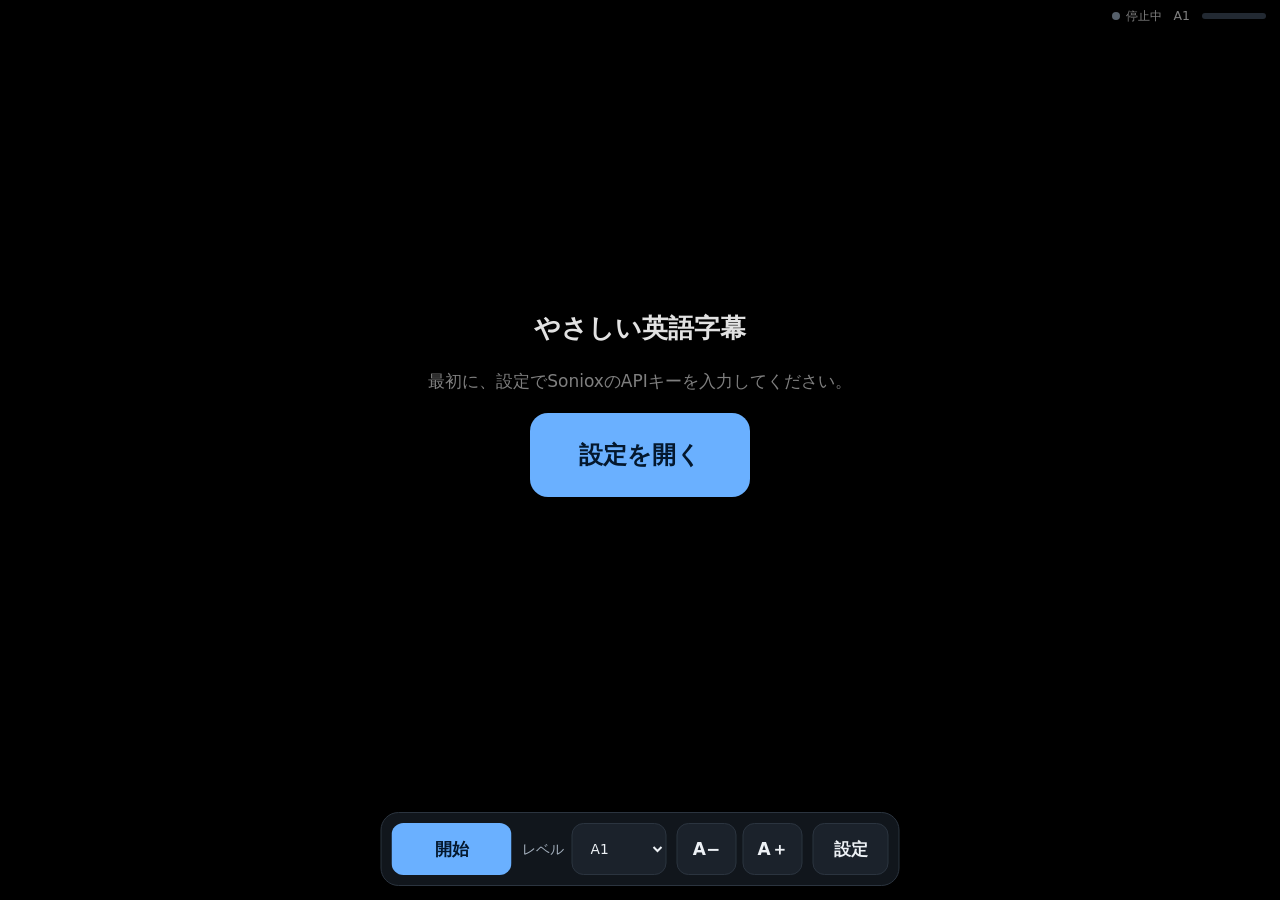
==== commit 25fa17f6: "配色を選べるようにした - 6種類の配色（やわらかい白、くっきり白、字幕イエロー、夜用、紺の背景、明るい部屋用）と、   文字の色・背景の色を自分で選ぶ設定を追加 - 速報訳、日本語の原文、単語の上の" ====
--- a/index.html
+++ b/index.html
@@ -9,6 +9,17 @@
   <link rel="icon" href="data:,">
   <link rel="stylesheet" href="css/style.css">
   <link rel="stylesheet" href="css/app.css">
+  <script>
+    // アプリの更新を確実に反映させる仕組み（sw.js）を登録する。
+    // 初めて有効になったときだけ、最新のファイルで1回読み込み直す（古いファイルが混ざった状態を直すため）。
+    if ('serviceWorker' in navigator) {
+      const hadController = !!navigator.serviceWorker.controller;
+      navigator.serviceWorker.register('sw.js').catch(() => {});
+      navigator.serviceWorker.addEventListener('controllerchange', () => {
+        if (!hadController) location.reload();
+      });
+    }
+  </script>
 </head>
 <body class="app">
   <!-- 字幕を出す画面 -->
@@ -113,6 +124,14 @@
           <span class="label">英語の字体</span>
           <select id="font" class="select"></select>
         </label>
+        <label class="stack">
+          <span class="label">配色</span>
+          <select id="theme" class="select"></select>
+        </label>
+        <div id="customColors" class="color-row" hidden>
+          <label class="color-field"><span class="label">文字の色</span><input id="textColor" type="color"></label>
+          <label class="color-field"><span class="label">背景の色</span><input id="bgColor" type="color"></label>
+        </div>
         <label class="switch">
           <input type="checkbox" id="chkSource">
           <span class="switch-ui" aria-hidden="true"></span>
--- a/css/app.css
+++ b/css/app.css
@@ -2,11 +2,13 @@
 
 .app {
   --panel-w: min(400px, 92vw); /* 設定の引き出しの幅 */
-  --stage-bg: #000;
+  /* 配色は、背景と文字の2色で決まる（設定の「配色」で変わる。一覧は js/themes.js）。 */
+  --stage-bg: #000; /* 背景 */
   --sub-color: #e2e2e2; /* 確定した字幕：真っ白より少しグレー（暗い部屋でまぶしくないように） */
-  --sub-dim: #8d959f; /* 速報の字幕 */
-  --sub-ja: #8a929c; /* 日本語の原文 */
-  --sub-gloss: #c3ccd6; /* 単語の上の日本語 */
+  /* 残りの色は、文字の色を背景の色に寄せて自動で作る。数字が小さいほど背景に近く、目立たない。 */
+  --sub-dim: color-mix(in srgb, var(--sub-color) 58%, var(--stage-bg)); /* 速報の字幕 */
+  --sub-ja: color-mix(in srgb, var(--sub-color) 56%, var(--stage-bg)); /* 日本語の原文 */
+  --sub-gloss: color-mix(in srgb, var(--sub-color) 82%, var(--stage-bg)); /* 単語の上の日本語 */
   overflow: hidden;
   background: var(--stage-bg);
 }
@@ -113,6 +115,7 @@
   justify-items: center;
   gap: 18px;
   padding: 24px 24px 120px;
+  color: var(--sub-color); /* 明るい背景の配色でも読めるように、字幕と同じ色を使う */
   text-align: center;
 }
 
@@ -122,7 +125,7 @@
 
 .welcome-text {
   max-width: 34em;
-  color: var(--muted);
+  color: var(--sub-ja);
 }
 
 .btn-start {
@@ -367,6 +370,28 @@
   font-weight: 400;
 }
 
+/* 「自分で色を選ぶ」のときの、色の入力欄 */
+.color-row {
+  display: grid;
+  grid-template-columns: 1fr 1fr;
+  gap: 12px;
+}
+
+.color-field {
+  display: grid;
+  gap: 6px;
+}
+
+.color-field input[type="color"] {
+  width: 100%;
+  height: var(--tap);
+  padding: 4px;
+  border: 1px solid var(--line);
+  border-radius: 12px;
+  background: var(--panel-2);
+  cursor: pointer;
+}
+
 /* ---- 幅の狭い画面では、引き出しを字幕の上に重ねる ---- */
 
 @media (max-width: 760px) {
